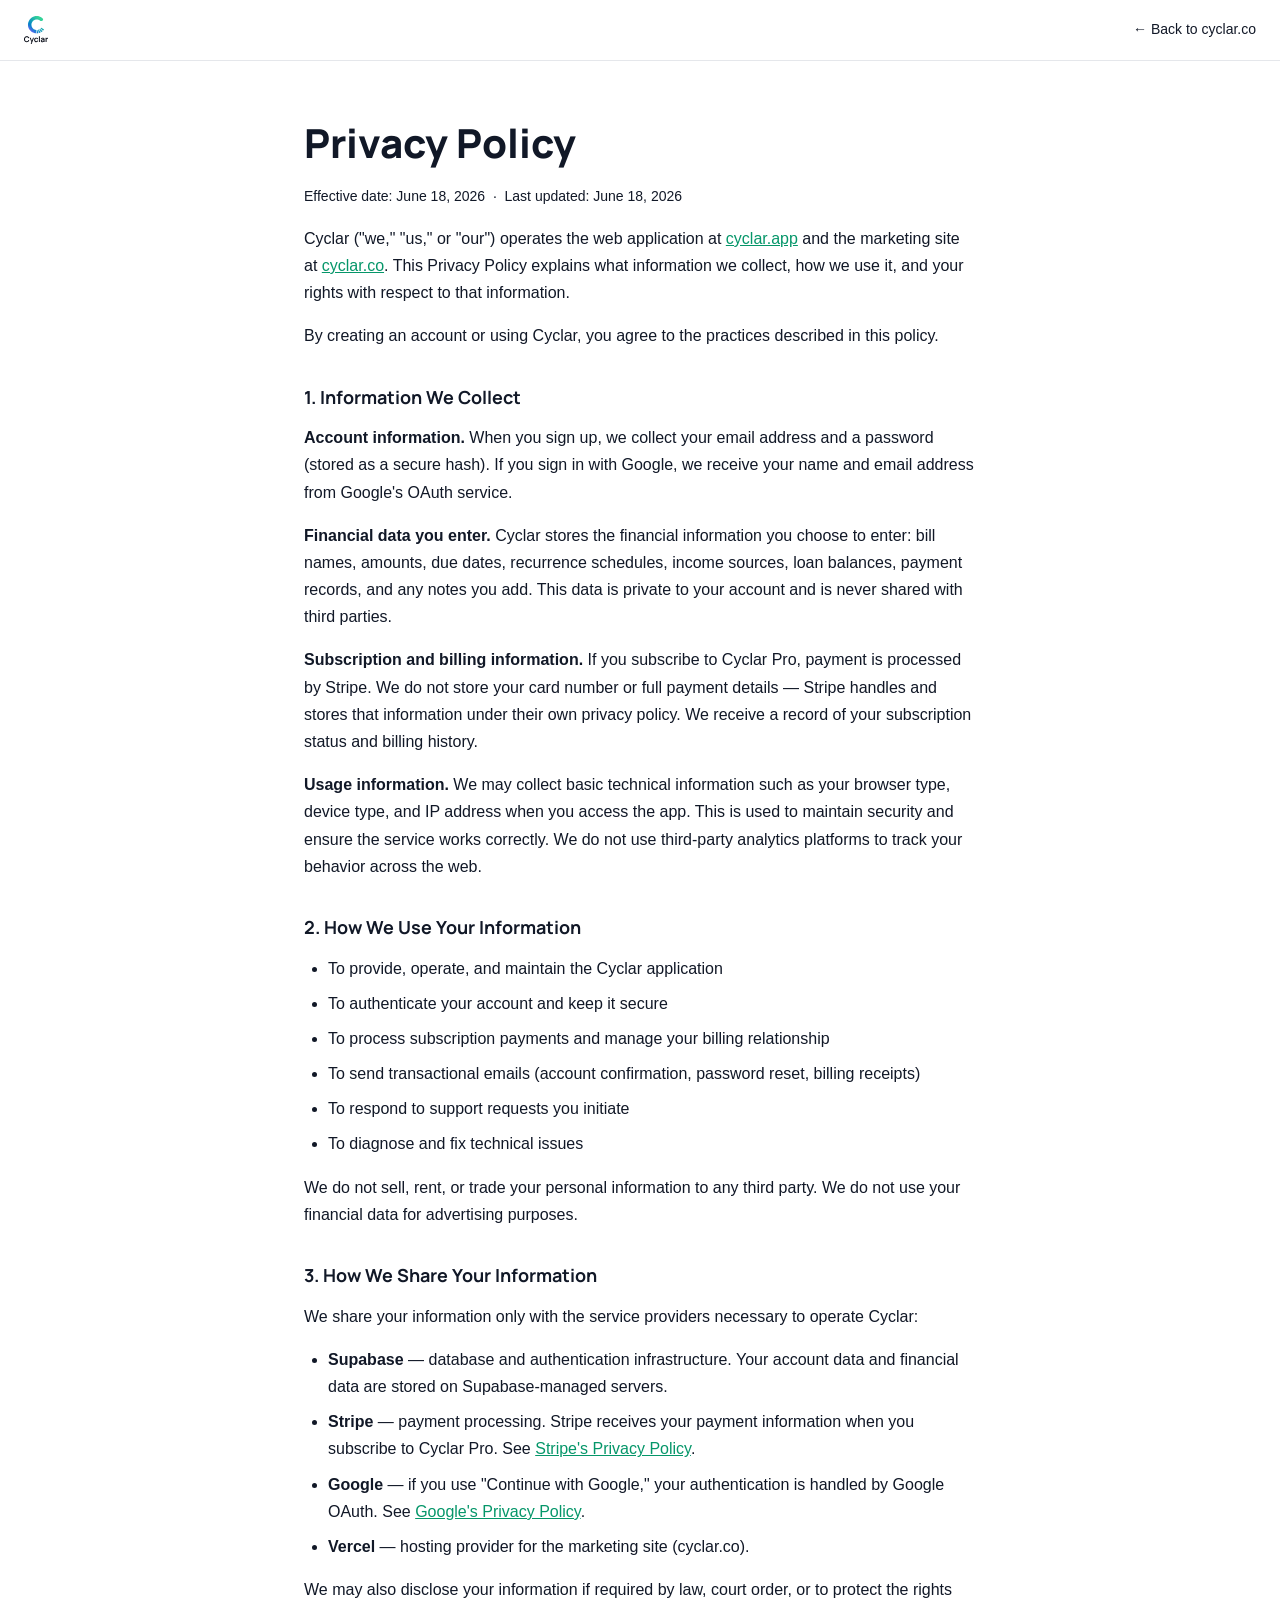
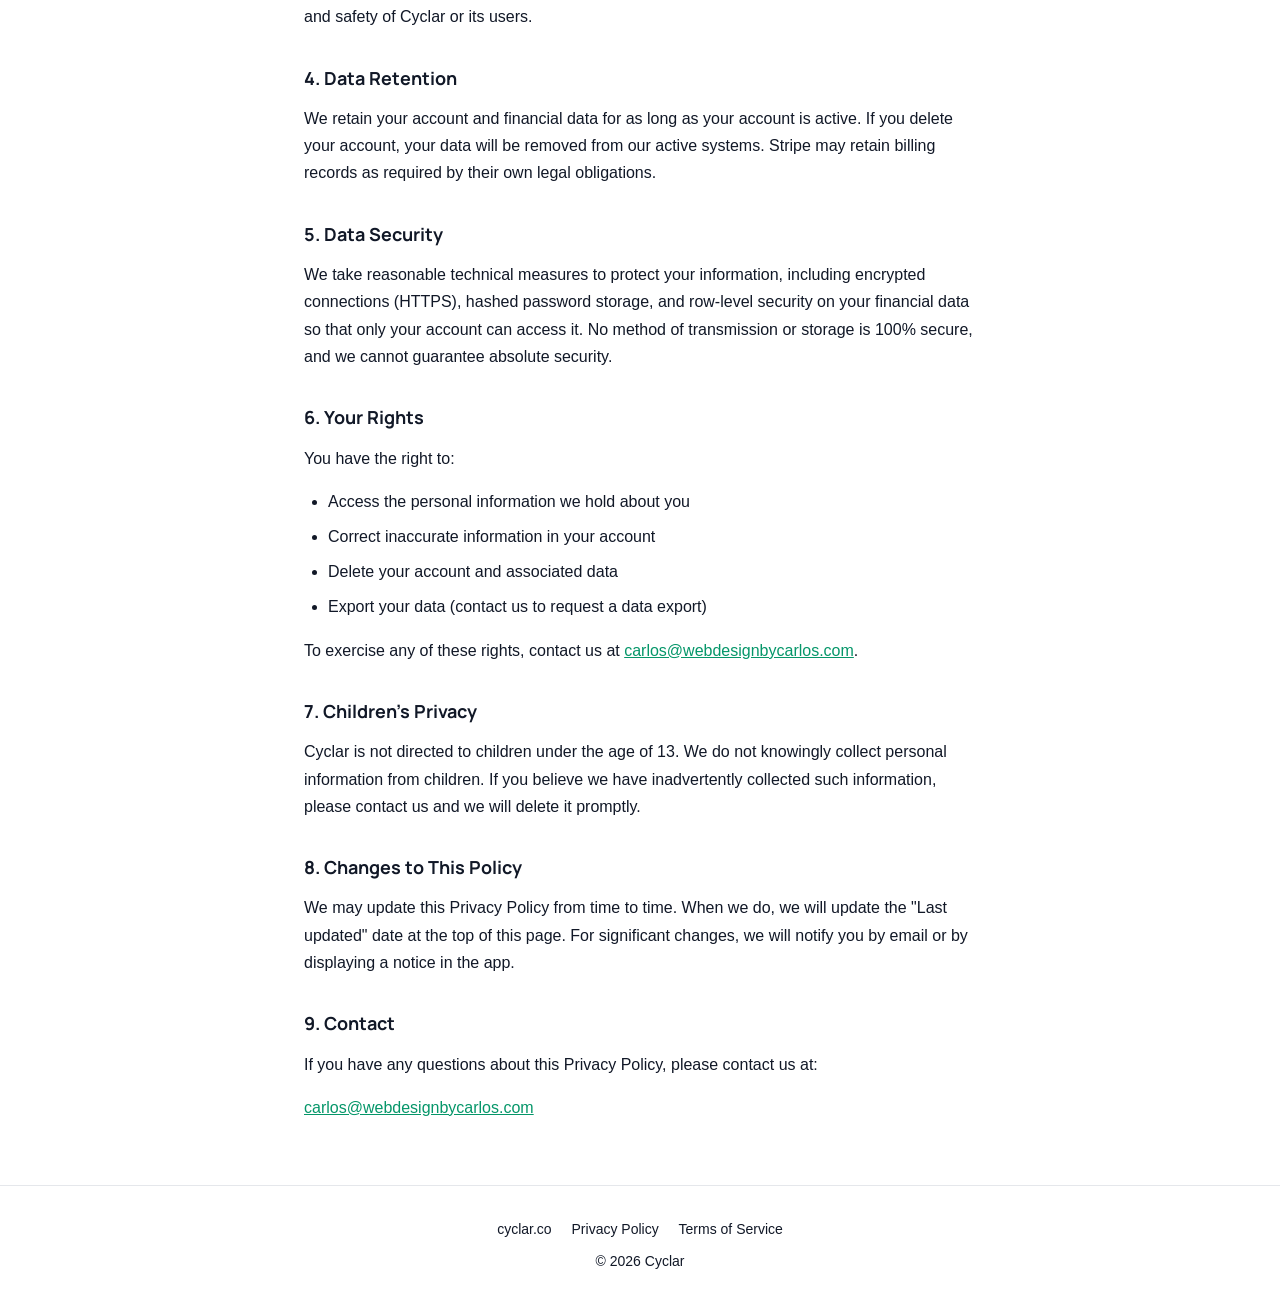
==== privacy.html @ 49d42766 "Add site structure plan, legal pages, clean URLs, and mobile scroll fix - tasks/site-structure.md: f" ====
<!DOCTYPE html>
<html lang="en">
<head>
  <meta charset="UTF-8" />
  <meta name="viewport" content="width=device-width, initial-scale=1.0" />
  <title>Privacy Policy — Cyclar</title>
  <link rel="icon" href="./assets/images/icons/favicon.svg" type="image/svg+xml">
  <link rel="stylesheet" href="./assets/css/tokens.css">
  <link href="https://fonts.googleapis.com/css2?family=Manrope:wght@400;500;600;700;800&display=swap" rel="stylesheet">
  <style>
    *, *::before, *::after { box-sizing: border-box; margin: 0; padding: 0; }

    body {
      font-family: -apple-system, BlinkMacSystemFont, "Segoe UI", Roboto, Helvetica, Arial, sans-serif;
      color: var(--clr-text);
      background: var(--clr-bg);
      line-height: 1.7;
    }

    /* Nav */
    .nav {
      display: flex;
      align-items: center;
      justify-content: space-between;
      padding: var(--sp-4) var(--sp-6);
      border-bottom: 1px solid var(--clr-border);
    }
    .nav-logo {
      display: flex;
      align-items: center;
      gap: var(--sp-2);
      text-decoration: none;
      font-family: "Manrope", sans-serif;
      font-weight: 700;
      font-size: 1.125rem;
      color: var(--clr-text);
    }
    .nav-logo img { height: 28px; }
    .nav-back {
      font-size: 0.875rem;
      color: var(--clr-text-muted);
      text-decoration: none;
    }
    .nav-back:hover { color: var(--clr-text); }

    /* Content */
    .legal-wrap {
      max-width: 720px;
      margin: 0 auto;
      padding: var(--sp-12) var(--sp-6);
    }

    .legal-wrap h1 {
      font-family: "Manrope", sans-serif;
      font-weight: 800;
      font-size: clamp(1.75rem, 4vw, 2.5rem);
      color: var(--clr-text);
      margin-bottom: var(--sp-2);
    }
    .legal-meta {
      font-size: 0.875rem;
      color: var(--clr-text-muted);
      margin-bottom: var(--sp-10);
    }

    .legal-wrap h2 {
      font-family: "Manrope", sans-serif;
      font-weight: 700;
      font-size: 1.125rem;
      color: var(--clr-text);
      margin-top: var(--sp-8);
      margin-bottom: var(--sp-3);
    }
    .legal-wrap p { margin-bottom: var(--sp-4); }
    .legal-wrap ul {
      margin: var(--sp-3) 0 var(--sp-4) var(--sp-6);
    }
    .legal-wrap ul li { margin-bottom: var(--sp-2); }
    .legal-wrap a { color: var(--clr-brand); }
    .legal-wrap a:hover { color: var(--clr-brand-dark); }

    /* Footer */
    .footer {
      text-align: center;
      padding: var(--sp-8) var(--sp-6);
      border-top: 1px solid var(--clr-border);
      font-size: 0.875rem;
      color: var(--clr-text-muted);
    }
    .footer a { color: var(--clr-text-muted); text-decoration: none; margin: 0 var(--sp-2); }
    .footer a:hover { color: var(--clr-text); }
  </style>
</head>
<body>

  <nav class="nav">
    <a href="/" class="nav-logo">
      <img src="./assets/images/logos/logo-light-mode.svg" alt="Cyclar">
    </a>
    <a href="/" class="nav-back">← Back to cyclar.co</a>
  </nav>

  <main class="legal-wrap">
    <h1>Privacy Policy</h1>
    <p class="legal-meta">Effective date: June 18, 2026 &nbsp;·&nbsp; Last updated: June 18, 2026</p>

    <p>Cyclar ("we," "us," or "our") operates the web application at <a href="https://cyclar.app">cyclar.app</a> and the marketing site at <a href="https://cyclar.co">cyclar.co</a>. This Privacy Policy explains what information we collect, how we use it, and your rights with respect to that information.</p>

    <p>By creating an account or using Cyclar, you agree to the practices described in this policy.</p>

    <h2>1. Information We Collect</h2>

    <p><strong>Account information.</strong> When you sign up, we collect your email address and a password (stored as a secure hash). If you sign in with Google, we receive your name and email address from Google's OAuth service.</p>

    <p><strong>Financial data you enter.</strong> Cyclar stores the financial information you choose to enter: bill names, amounts, due dates, recurrence schedules, income sources, loan balances, payment records, and any notes you add. This data is private to your account and is never shared with third parties.</p>

    <p><strong>Subscription and billing information.</strong> If you subscribe to Cyclar Pro, payment is processed by Stripe. We do not store your card number or full payment details — Stripe handles and stores that information under their own privacy policy. We receive a record of your subscription status and billing history.</p>

    <p><strong>Usage information.</strong> We may collect basic technical information such as your browser type, device type, and IP address when you access the app. This is used to maintain security and ensure the service works correctly. We do not use third-party analytics platforms to track your behavior across the web.</p>

    <h2>2. How We Use Your Information</h2>

    <ul>
      <li>To provide, operate, and maintain the Cyclar application</li>
      <li>To authenticate your account and keep it secure</li>
      <li>To process subscription payments and manage your billing relationship</li>
      <li>To send transactional emails (account confirmation, password reset, billing receipts)</li>
      <li>To respond to support requests you initiate</li>
      <li>To diagnose and fix technical issues</li>
    </ul>

    <p>We do not sell, rent, or trade your personal information to any third party. We do not use your financial data for advertising purposes.</p>

    <h2>3. How We Share Your Information</h2>

    <p>We share your information only with the service providers necessary to operate Cyclar:</p>

    <ul>
      <li><strong>Supabase</strong> — database and authentication infrastructure. Your account data and financial data are stored on Supabase-managed servers.</li>
      <li><strong>Stripe</strong> — payment processing. Stripe receives your payment information when you subscribe to Cyclar Pro. See <a href="https://stripe.com/privacy" target="_blank" rel="noopener">Stripe's Privacy Policy</a>.</li>
      <li><strong>Google</strong> — if you use "Continue with Google," your authentication is handled by Google OAuth. See <a href="https://policies.google.com/privacy" target="_blank" rel="noopener">Google's Privacy Policy</a>.</li>
      <li><strong>Vercel</strong> — hosting provider for the marketing site (cyclar.co).</li>
    </ul>

    <p>We may also disclose your information if required by law, court order, or to protect the rights and safety of Cyclar or its users.</p>

    <h2>4. Data Retention</h2>

    <p>We retain your account and financial data for as long as your account is active. If you delete your account, your data will be removed from our active systems. Stripe may retain billing records as required by their own legal obligations.</p>

    <h2>5. Data Security</h2>

    <p>We take reasonable technical measures to protect your information, including encrypted connections (HTTPS), hashed password storage, and row-level security on your financial data so that only your account can access it. No method of transmission or storage is 100% secure, and we cannot guarantee absolute security.</p>

    <h2>6. Your Rights</h2>

    <p>You have the right to:</p>
    <ul>
      <li>Access the personal information we hold about you</li>
      <li>Correct inaccurate information in your account</li>
      <li>Delete your account and associated data</li>
      <li>Export your data (contact us to request a data export)</li>
    </ul>

    <p>To exercise any of these rights, contact us at <a href="mailto:carlos@webdesignbycarlos.com">carlos@webdesignbycarlos.com</a>.</p>

    <h2>7. Children's Privacy</h2>

    <p>Cyclar is not directed to children under the age of 13. We do not knowingly collect personal information from children. If you believe we have inadvertently collected such information, please contact us and we will delete it promptly.</p>

    <h2>8. Changes to This Policy</h2>

    <p>We may update this Privacy Policy from time to time. When we do, we will update the "Last updated" date at the top of this page. For significant changes, we will notify you by email or by displaying a notice in the app.</p>

    <h2>9. Contact</h2>

    <p>If you have any questions about this Privacy Policy, please contact us at:</p>
    <p><a href="mailto:carlos@webdesignbycarlos.com">carlos@webdesignbycarlos.com</a></p>
  </main>

  <footer class="footer">
    <p>
      <a href="/">cyclar.co</a>
      <a href="/privacy">Privacy Policy</a>
      <a href="/terms">Terms of Service</a>
    </p>
    <p style="margin-top: var(--sp-2);">© 2026 Cyclar</p>
  </footer>

</body>
</html>
---- assets/css/tokens.css ----
:root {

  /* ── Brand ── */
  --clr-brand:      #059669;  /* emerald-600 — primary / CTA */
  --clr-brand-dark: #047857;  /* emerald-700 — hover / pressed */
  --clr-brand-dim:  #D1FAE5;  /* emerald-100 — tint / highlight bg */
  --clr-brand-tint: #ECFDF5;  /* emerald-50  — subtle fill / icon bg */

  /* ── Text ── */
  --clr-text:     #111827;    /* gray-900 — headings, primary */
  --clr-text-2:   #6B7280;    /* gray-500 — body, secondary */
  --clr-text-3:   #9CA3AF;    /* gray-400 — muted, placeholder */
  --clr-text-inv: #FFFFFF;    /* on dark/brand backgrounds */

  /* ── Surfaces ── */
  --clr-bg:      #FFFFFF;     /* base page background */
  --clr-bg-alt:  #F9FAFB;     /* alternate section background */
  --clr-surface: #F3F4F6;     /* card fill, input background */

  /* ── Borders ── */
  --clr-border: #E5E7EB;      /* gray-200 — default border / divider */

  /* ── Status ── */
  --clr-danger:  #EF4444;     /* red-500 — error, overdue */
  --clr-warning: #F59E0B;     /* amber-500 — warning, due soon */


  /* ── Typography ── */
  --font-head: 'Manrope', system-ui, sans-serif;
  --font-body: -apple-system, BlinkMacSystemFont, 'Segoe UI', system-ui, sans-serif;

  /* Type scale */
  --text-xs:   0.75rem;    /* 12px */
  --text-sm:   0.875rem;   /* 14px */
  --text-base: 1rem;       /* 16px */
  --text-lg:   1.125rem;   /* 18px */
  --text-xl:   1.25rem;    /* 20px */
  --text-2xl:  1.5rem;     /* 24px */
  --text-3xl:  1.875rem;   /* 30px */
  --text-4xl:  2.25rem;    /* 36px */
  --text-5xl:  3rem;       /* 48px */

  /* Font weights */
  --w-regular:   400;
  --w-medium:    500;
  --w-semibold:  600;
  --w-bold:      700;
  --w-extrabold: 800;

  /* Line heights */
  --leading-tight:   1.2;
  --leading-snug:    1.35;
  --leading-normal:  1.5;
  --leading-relaxed: 1.65;


  /* ── Spacing ── */
  --sp-1:  0.25rem;    /*  4px */
  --sp-2:  0.5rem;     /*  8px */
  --sp-3:  0.75rem;    /* 12px */
  --sp-4:  1rem;       /* 16px */
  --sp-5:  1.25rem;    /* 20px */
  --sp-6:  1.5rem;     /* 24px */
  --sp-8:  2rem;       /* 32px */
  --sp-10: 2.5rem;     /* 40px */
  --sp-12: 3rem;       /* 48px */
  --sp-16: 4rem;       /* 64px */
  --sp-20: 5rem;       /* 80px */
  --sp-24: 6rem;       /* 96px */


  /* ── Border Radius ── */
  --r-sm:   6px;
  --r-md:   10px;
  --r-lg:   16px;
  --r-xl:   24px;
  --r-full: 9999px;    /* pill */


  /* ── Shadows ── */
  --shadow-sm: 0 1px 2px 0 rgb(0 0 0 / 0.05);
  --shadow-md: 0 4px 6px -1px rgb(0 0 0 / 0.07), 0 2px 4px -2px rgb(0 0 0 / 0.05);
  --shadow-lg: 0 10px 15px -3px rgb(0 0 0 / 0.08), 0 4px 6px -4px rgb(0 0 0 / 0.05);


  /* ── Layout ── */
  --max-w:      1100px;   /* wide content / site max */
  --max-w-text: 680px;    /* prose / centered text blocks */


  /* ── Transitions ── */
  --t-fast: 150ms ease;
  --t-base: 200ms ease;
  --t-slow: 300ms ease;
}
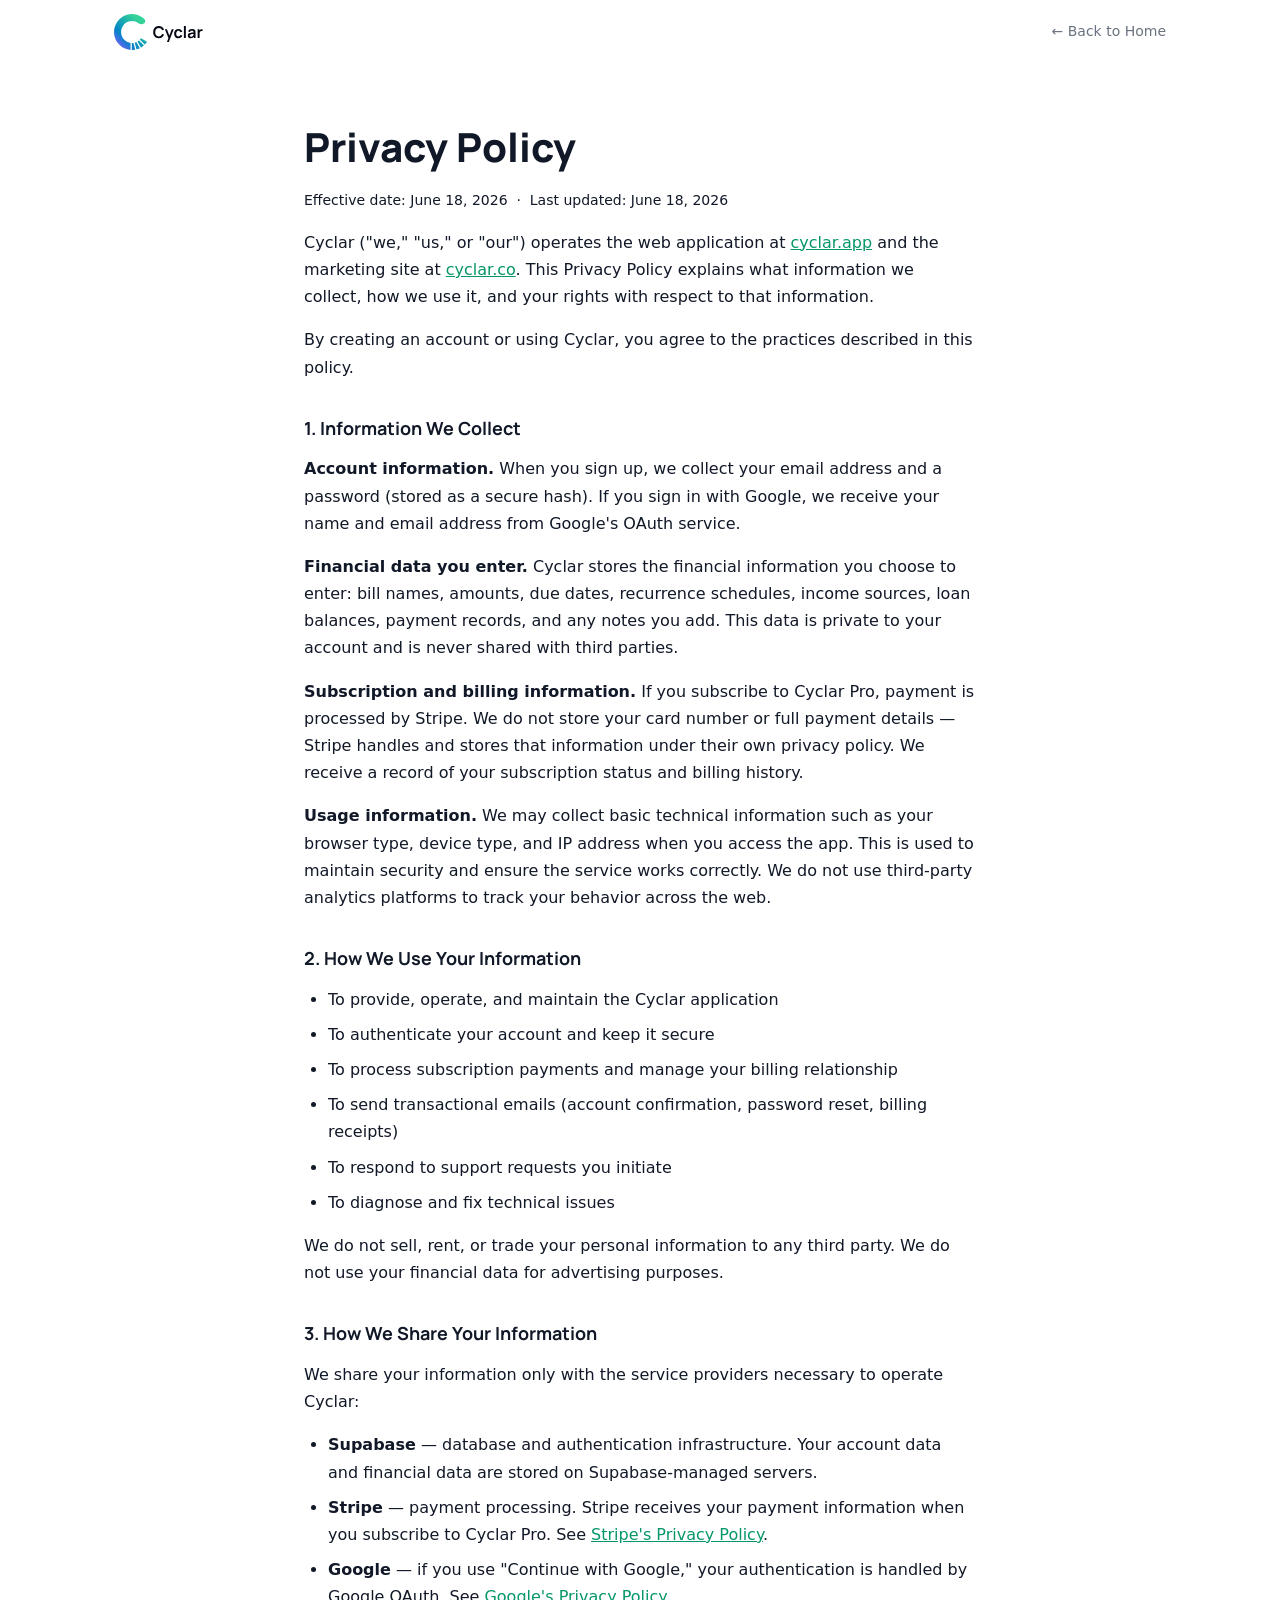
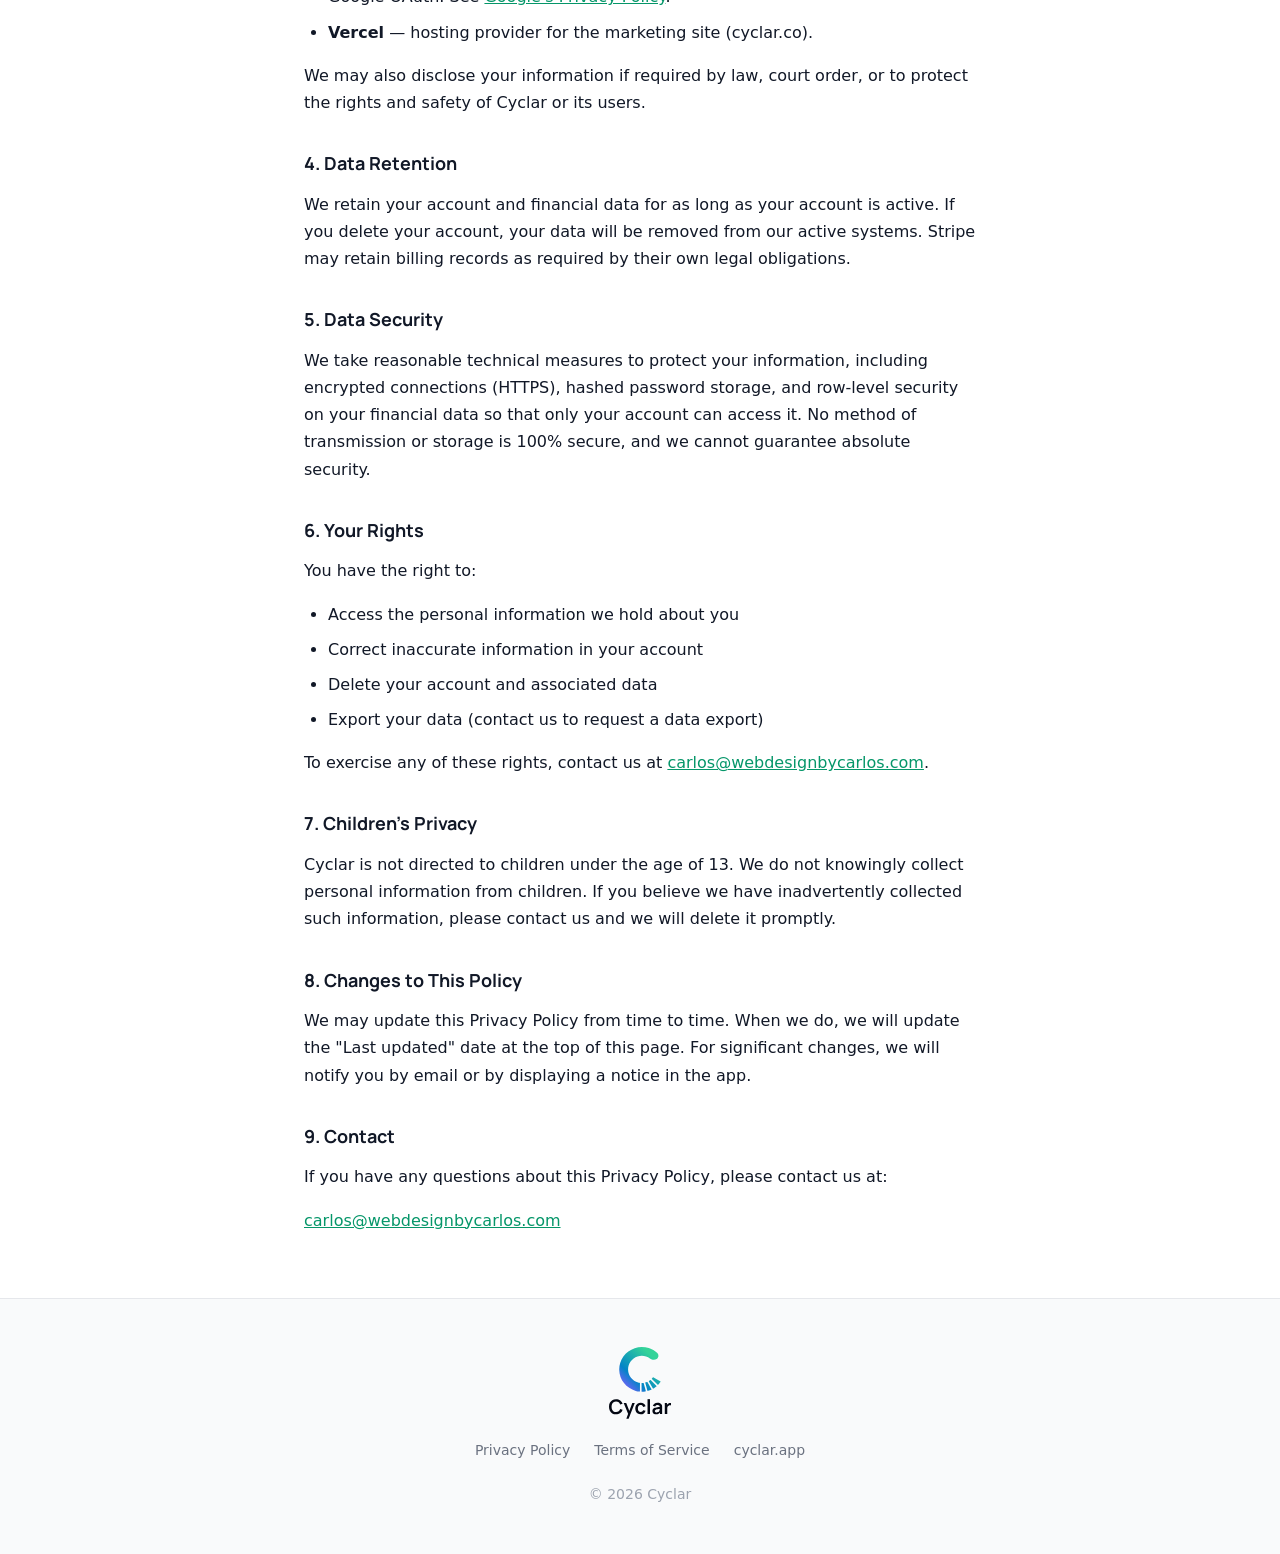
==== commit 2cd9758d: "Unify nav and footer across legal pages - Legal pages now use the full site-nav (sticky, blur on scr" ====
--- a/privacy.html
+++ b/privacy.html
@@ -6,42 +6,17 @@
   <title>Privacy Policy — Cyclar</title>
   <link rel="icon" href="./assets/images/icons/favicon.svg" type="image/svg+xml">
   <link rel="stylesheet" href="./assets/css/tokens.css">
+  <link rel="stylesheet" href="./assets/css/base.css">
+  <link rel="stylesheet" href="./assets/css/nav.css">
+  <link rel="stylesheet" href="./assets/css/footer.css">
   <link href="https://fonts.googleapis.com/css2?family=Manrope:wght@400;500;600;700;800&display=swap" rel="stylesheet">
   <style>
-    *, *::before, *::after { box-sizing: border-box; margin: 0; padding: 0; }
+    body { line-height: 1.7; }
 
-    body {
-      font-family: -apple-system, BlinkMacSystemFont, "Segoe UI", Roboto, Helvetica, Arial, sans-serif;
-      color: var(--clr-text);
-      background: var(--clr-bg);
-      line-height: 1.7;
+    /* Keep back link visible on mobile (nav.css hides non-CTA links at ≤640px) */
+    @media (max-width: 640px) {
+      .nav-back-link { display: block !important; }
     }
-
-    /* Nav */
-    .nav {
-      display: flex;
-      align-items: center;
-      justify-content: space-between;
-      padding: var(--sp-4) var(--sp-6);
-      border-bottom: 1px solid var(--clr-border);
-    }
-    .nav-logo {
-      display: flex;
-      align-items: center;
-      gap: var(--sp-2);
-      text-decoration: none;
-      font-family: "Manrope", sans-serif;
-      font-weight: 700;
-      font-size: 1.125rem;
-      color: var(--clr-text);
-    }
-    .nav-logo img { height: 28px; }
-    .nav-back {
-      font-size: 0.875rem;
-      color: var(--clr-text-muted);
-      text-decoration: none;
-    }
-    .nav-back:hover { color: var(--clr-text); }
 
     /* Content */
     .legal-wrap {
@@ -79,26 +54,30 @@
     .legal-wrap a { color: var(--clr-brand); }
     .legal-wrap a:hover { color: var(--clr-brand-dark); }
 
-    /* Footer */
-    .footer {
-      text-align: center;
-      padding: var(--sp-8) var(--sp-6);
-      border-top: 1px solid var(--clr-border);
-      font-size: 0.875rem;
-      color: var(--clr-text-muted);
-    }
-    .footer a { color: var(--clr-text-muted); text-decoration: none; margin: 0 var(--sp-2); }
-    .footer a:hover { color: var(--clr-text); }
   </style>
 </head>
 <body>
 
-  <nav class="nav">
-    <a href="/" class="nav-logo">
-      <img src="./assets/images/logos/logo-light-mode.svg" alt="Cyclar">
-    </a>
-    <a href="/" class="nav-back">← Back to cyclar.co</a>
-  </nav>
+  <header class="site-nav" id="site-nav">
+    <div class="nav-inner">
+      <a href="/" class="nav-logo" aria-label="Cyclar home">
+        <img src="./assets/images/logos/light-mode-horizontal.svg" alt="Cyclar" class="nav-logo-img">
+      </a>
+      <nav class="nav-links" aria-label="Site navigation">
+        <a href="/" class="nav-back-link">← Back to Home</a>
+      </nav>
+    </div>
+  </header>
+
+  <script>
+    (function () {
+      var nav = document.getElementById('site-nav');
+      function onScroll() {
+        nav.classList.toggle('is-scrolled', window.scrollY > 8);
+      }
+      window.addEventListener('scroll', onScroll, { passive: true });
+    })();
+  </script>
 
   <main class="legal-wrap">
     <h1>Privacy Policy</h1>
@@ -178,13 +157,20 @@
     <p><a href="mailto:carlos@webdesignbycarlos.com">carlos@webdesignbycarlos.com</a></p>
   </main>
 
-  <footer class="footer">
-    <p>
-      <a href="/">cyclar.co</a>
-      <a href="/privacy">Privacy Policy</a>
-      <a href="/terms">Terms of Service</a>
-    </p>
-    <p style="margin-top: var(--sp-2);">© 2026 Cyclar</p>
+  <footer class="site-footer">
+    <div class="footer-inner">
+      <div class="footer-brand">
+        <a href="/" aria-label="Cyclar home">
+          <img src="./assets/images/logos/logo-light-mode.svg" alt="Cyclar" class="footer-logo">
+        </a>
+      </div>
+      <nav class="footer-links" aria-label="Footer navigation">
+        <a href="/privacy">Privacy Policy</a>
+        <a href="/terms">Terms of Service</a>
+        <a href="https://cyclar.app">cyclar.app</a>
+      </nav>
+      <p class="footer-copy">© 2026 Cyclar</p>
+    </div>
   </footer>
 
 </body>
--- a/assets/css/base.css
+++ b/assets/css/base.css
@@ -0,0 +1,31 @@
+*, *::before, *::after {
+  box-sizing: border-box;
+}
+
+* {
+  margin: 0;
+  padding: 0;
+}
+
+html {
+  -webkit-text-size-adjust: 100%;
+}
+
+body {
+  font-family: var(--font-body);
+  font-size: var(--text-base);
+  line-height: var(--leading-normal);
+  color: var(--clr-text);
+  background: var(--clr-bg);
+  overflow-x: hidden;
+}
+
+img,
+svg {
+  display: block;
+  max-width: 100%;
+}
+
+a {
+  color: inherit;
+}
--- a/assets/css/nav.css
+++ b/assets/css/nav.css
@@ -0,0 +1,112 @@
+.site-nav {
+  position: sticky;
+  top: 0;
+  z-index: 100;
+  background: var(--clr-bg);
+  border-bottom: 1px solid transparent;
+  transition:
+    border-color var(--t-slow),
+    background var(--t-slow);
+}
+
+.site-nav.is-scrolled {
+  border-bottom-color: var(--clr-border);
+  background: rgba(255, 255, 255, 0.9);
+}
+
+@supports (backdrop-filter: blur(1px)) {
+  .site-nav.is-scrolled {
+    background: rgba(255, 255, 255, 0.82);
+    backdrop-filter: blur(14px);
+    -webkit-backdrop-filter: blur(14px);
+  }
+}
+
+@media (prefers-reduced-motion: reduce) {
+  .site-nav {
+    transition: none;
+  }
+}
+
+/* ── Inner container ── */
+
+.nav-inner {
+  max-width: var(--max-w);
+  margin: 0 auto;
+  padding: 0 var(--sp-6);
+  height: 64px;
+  display: flex;
+  align-items: center;
+  justify-content: space-between;
+}
+
+/* ── Logo ── */
+
+.nav-logo {
+  display: flex;
+  align-items: center;
+  text-decoration: none;
+  flex-shrink: 0;
+}
+
+.nav-logo-img {
+  height: 36px;
+  width: auto;
+}
+
+/* ── Links ── */
+
+.nav-links {
+  display: flex;
+  align-items: center;
+  gap: var(--sp-6);
+}
+
+.nav-links a {
+  font-family: var(--font-body);
+  font-size: var(--text-sm);
+  font-weight: var(--w-medium);
+  color: var(--clr-text-2);
+  text-decoration: none;
+  white-space: nowrap;
+  transition: color var(--t-fast);
+}
+
+.nav-links a:hover {
+  color: var(--clr-text);
+}
+
+.nav-links a:focus-visible {
+  outline: 2px solid var(--clr-brand);
+  outline-offset: 3px;
+  border-radius: var(--r-sm);
+}
+
+/* ── CTA button ── */
+
+.nav-links a.nav-cta {
+  background: var(--clr-brand);
+  color: var(--clr-text-inv);
+  padding: var(--sp-2) var(--sp-5);
+  border-radius: var(--r-full);
+  font-weight: var(--w-semibold);
+  transition: background var(--t-fast), color var(--t-fast);
+}
+
+.nav-links a.nav-cta:hover {
+  background: var(--clr-brand-dark);
+  color: var(--clr-text-inv);
+}
+
+/* ── Mobile ── */
+
+@media (max-width: 640px) {
+  .nav-inner {
+    height: 56px;
+    padding: 0 var(--sp-4);
+  }
+
+  .nav-links a:not(.nav-cta) {
+    display: none;
+  }
+}
--- a/assets/css/footer.css
+++ b/assets/css/footer.css
@@ -0,0 +1,63 @@
+.site-footer {
+  background: var(--clr-bg-alt);
+  border-top: 1px solid var(--clr-border);
+  padding: var(--sp-12) 0;
+}
+
+.footer-inner {
+  max-width: var(--max-w);
+  margin: 0 auto;
+  padding: 0 var(--sp-6);
+  display: flex;
+  flex-direction: column;
+  align-items: center;
+  gap: var(--sp-5);
+}
+
+.footer-brand {
+  display: flex;
+  align-items: center;
+}
+
+.footer-logo {
+  height: 72px;
+  width: auto;
+}
+
+.footer-links {
+  display: flex;
+  align-items: center;
+  gap: var(--sp-6);
+  flex-wrap: wrap;
+  justify-content: center;
+}
+
+.footer-links a {
+  font-family: var(--font-body);
+  font-size: var(--text-sm);
+  color: var(--clr-text-2);
+  text-decoration: none;
+  transition: color var(--t-fast);
+}
+
+.footer-links a:hover {
+  color: var(--clr-text);
+}
+
+.footer-copy {
+  font-family: var(--font-body);
+  font-size: var(--text-sm);
+  color: var(--clr-text-3);
+  margin: 0;
+}
+
+@media (max-width: 767px) {
+  .site-footer {
+    padding: var(--sp-10) 0;
+  }
+
+  .footer-inner {
+    padding: 0 var(--sp-5);
+    gap: var(--sp-4);
+  }
+}
